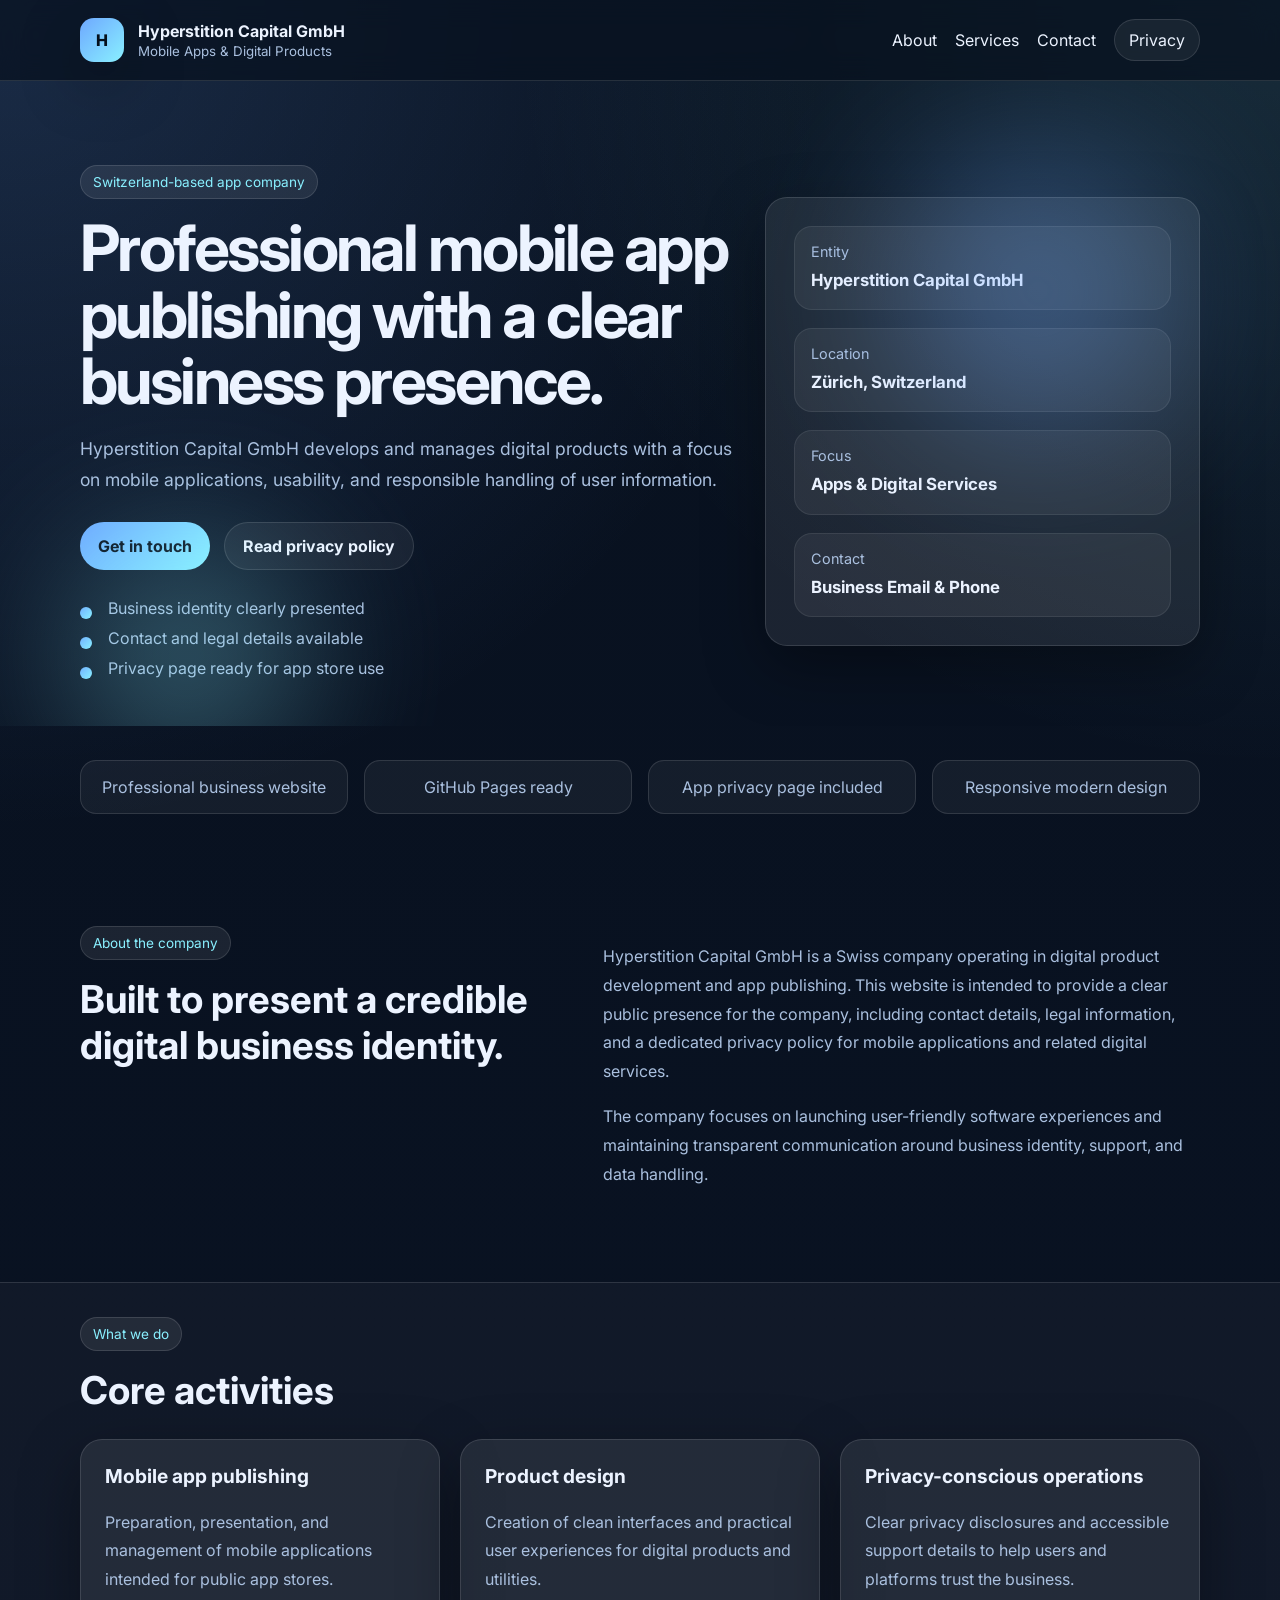
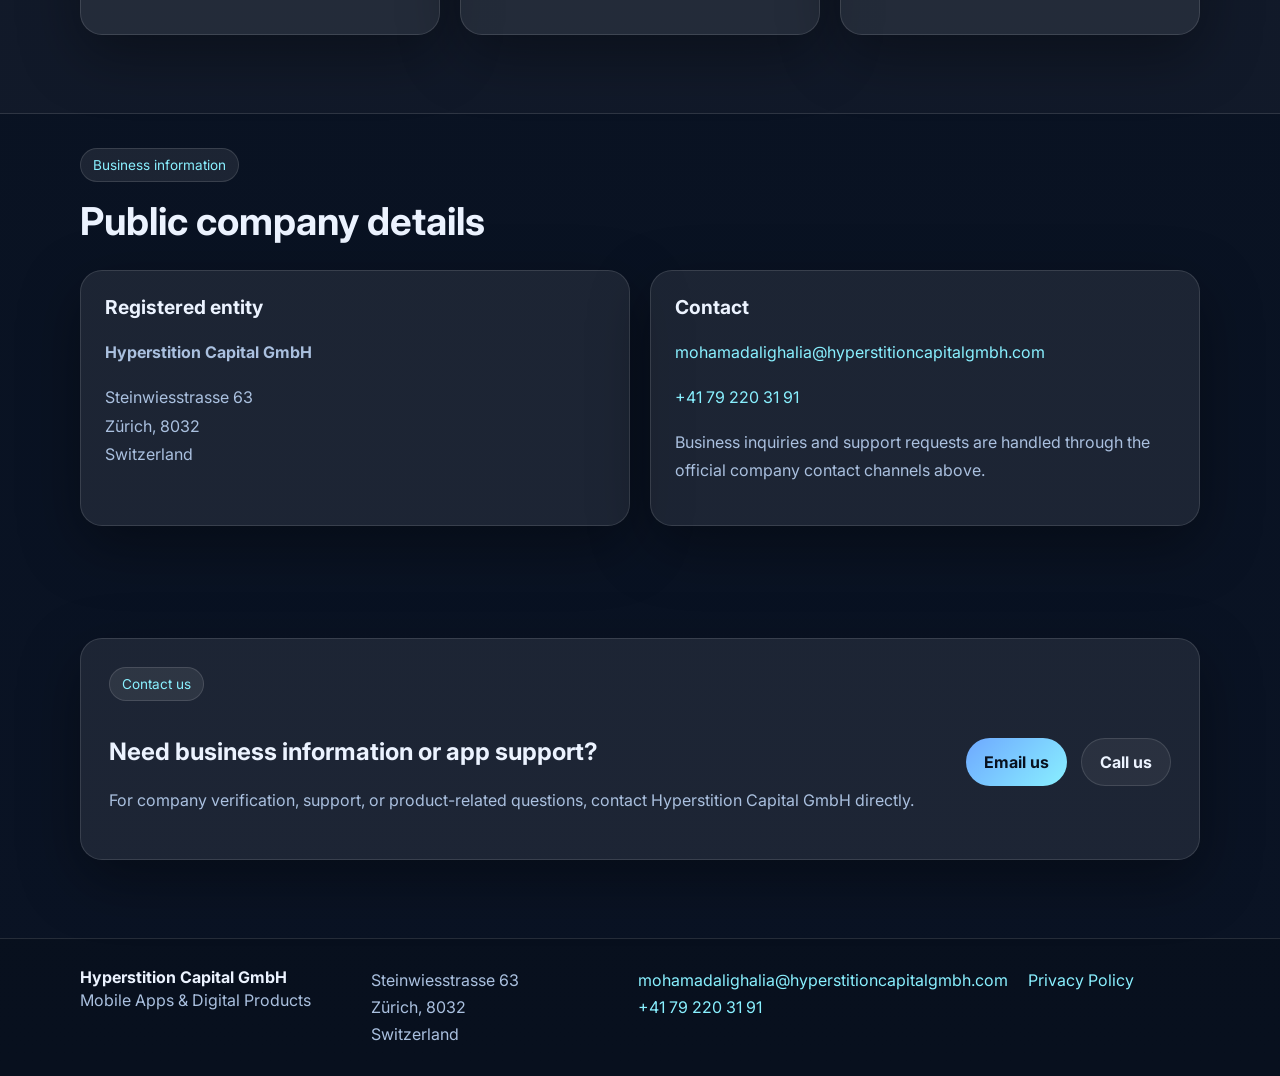
==== index.html @ c819b150 "Add files via upload" ====
<!DOCTYPE html>
<html lang="en">
<head>
  <meta charset="UTF-8" />
  <meta name="viewport" content="width=device-width, initial-scale=1.0" />
  <title>Hyperstition Capital GmbH | Mobile App Company</title>
  <meta name="description" content="Hyperstition Capital GmbH is a Switzerland-based digital company focused on mobile app publishing, product design, and privacy-conscious software experiences." />
  <link rel="preconnect" href="https://fonts.googleapis.com">
  <link rel="preconnect" href="https://fonts.gstatic.com" crossorigin>
  <link href="https://fonts.googleapis.com/css2?family=Inter:wght@400;500;600;700;800&display=swap" rel="stylesheet">
  <link rel="stylesheet" href="styles.css" />
</head>
<body>
  <header class="site-header">
    <div class="container nav-wrap">
      <a href="index.html" class="brand">
        <span class="brand-mark">H</span>
        <span>
          <strong>Hyperstition Capital GmbH</strong>
          <small>Mobile Apps & Digital Products</small>
        </span>
      </a>
      <nav class="nav">
        <a href="#about">About</a>
        <a href="#services">Services</a>
        <a href="#contact">Contact</a>
        <a href="privacy.html" class="nav-button">Privacy</a>
      </nav>
    </div>
  </header>

  <main>
    <section class="hero">
      <div class="container hero-grid">
        <div>
          <span class="eyebrow">Switzerland-based app company</span>
          <h1>Professional mobile app publishing with a clear business presence.</h1>
          <p class="lead">
            Hyperstition Capital GmbH develops and manages digital products with a focus on mobile applications,
            usability, and responsible handling of user information.
          </p>
          <div class="hero-actions">
            <a href="#contact" class="button primary">Get in touch</a>
            <a href="privacy.html" class="button secondary">Read privacy policy</a>
          </div>
          <ul class="hero-points">
            <li>Business identity clearly presented</li>
            <li>Contact and legal details available</li>
            <li>Privacy page ready for app store use</li>
          </ul>
        </div>
        <div class="card hero-card">
          <div class="stat-grid">
            <div>
              <span>Entity</span>
              <strong>Hyperstition Capital GmbH</strong>
            </div>
            <div>
              <span>Location</span>
              <strong>Zürich, Switzerland</strong>
            </div>
            <div>
              <span>Focus</span>
              <strong>Apps & Digital Services</strong>
            </div>
            <div>
              <span>Contact</span>
              <strong>Business Email & Phone</strong>
            </div>
          </div>
        </div>
      </div>
      <div class="hero-glow hero-glow-one"></div>
      <div class="hero-glow hero-glow-two"></div>
    </section>

    <section class="section">
      <div class="container logos-strip">
        <span>Professional business website</span>
        <span>GitHub Pages ready</span>
        <span>App privacy page included</span>
        <span>Responsive modern design</span>
      </div>
    </section>

    <section class="section" id="about">
      <div class="container two-col">
        <div>
          <span class="section-label">About the company</span>
          <h2>Built to present a credible digital business identity.</h2>
        </div>
        <div>
          <p>
            Hyperstition Capital GmbH is a Swiss company operating in digital product development and app publishing.
            This website is intended to provide a clear public presence for the company, including contact details,
            legal information, and a dedicated privacy policy for mobile applications and related digital services.
          </p>
          <p>
            The company focuses on launching user-friendly software experiences and maintaining transparent communication
            around business identity, support, and data handling.
          </p>
        </div>
      </div>
    </section>

    <section class="section alt" id="services">
      <div class="container">
        <div class="section-heading">
          <span class="section-label">What we do</span>
          <h2>Core activities</h2>
        </div>
        <div class="cards three">
          <article class="card service-card">
            <h3>Mobile app publishing</h3>
            <p>Preparation, presentation, and management of mobile applications intended for public app stores.</p>
          </article>
          <article class="card service-card">
            <h3>Product design</h3>
            <p>Creation of clean interfaces and practical user experiences for digital products and utilities.</p>
          </article>
          <article class="card service-card">
            <h3>Privacy-conscious operations</h3>
            <p>Clear privacy disclosures and accessible support details to help users and platforms trust the business.</p>
          </article>
        </div>
      </div>
    </section>

    <section class="section">
      <div class="container">
        <div class="section-heading">
          <span class="section-label">Business information</span>
          <h2>Public company details</h2>
        </div>
        <div class="cards two">
          <article class="card info-card">
            <h3>Registered entity</h3>
            <p><strong>Hyperstition Capital GmbH</strong></p>
            <p>Steinwiesstrasse 63<br>Zürich, 8032<br>Switzerland</p>
          </article>
          <article class="card info-card">
            <h3>Contact</h3>
            <p><a href="mailto:mohamadalighalia@hyperstitioncapitalgmbh.com">mohamadalighalia@hyperstitioncapitalgmbh.com</a></p>
            <p><a href="tel:+41792203191">+41 79 220 31 91</a></p>
            <p>Business inquiries and support requests are handled through the official company contact channels above.</p>
          </article>
        </div>
      </div>
    </section>

    <section class="section cta-section" id="contact">
      <div class="container cta-box">
        <div>
          <span class="section-label">Contact us</span>
          <h2>Need business information or app support?</h2>
          <p>For company verification, support, or product-related questions, contact Hyperstition Capital GmbH directly.</p>
        </div>
        <div class="cta-actions">
          <a class="button primary" href="mailto:mohamadalighalia@hyperstitioncapitalgmbh.com">Email us</a>
          <a class="button secondary" href="tel:+41792203191">Call us</a>
        </div>
      </div>
    </section>
  </main>

  <footer class="site-footer">
    <div class="container footer-grid">
      <div>
        <strong>Hyperstition Capital GmbH</strong>
        <p>Mobile Apps & Digital Products</p>
      </div>
      <div>
        <p>Steinwiesstrasse 63<br>Zürich, 8032<br>Switzerland</p>
      </div>
      <div>
        <p><a href="mailto:mohamadalighalia@hyperstitioncapitalgmbh.com">mohamadalighalia@hyperstitioncapitalgmbh.com</a><br>
        <a href="tel:+41792203191">+41 79 220 31 91</a></p>
      </div>
      <div>
        <p><a href="privacy.html">Privacy Policy</a></p>
      </div>
    </div>
  </footer>
</body>
</html>
---- styles.css ----
:root {
  --bg: #08111f;
  --bg-soft: #0e1a2e;
  --surface: rgba(255, 255, 255, 0.08);
  --surface-strong: rgba(255, 255, 255, 0.12);
  --text: #ecf3ff;
  --muted: #aac0df;
  --line: rgba(255, 255, 255, 0.12);
  --accent: #6ea8ff;
  --accent-2: #89f0ff;
  --shadow: 0 20px 60px rgba(0, 0, 0, 0.35);
  --radius: 22px;
}

* { box-sizing: border-box; }
html { scroll-behavior: smooth; }
body {
  margin: 0;
  font-family: 'Inter', system-ui, -apple-system, BlinkMacSystemFont, 'Segoe UI', sans-serif;
  color: var(--text);
  background:
    radial-gradient(circle at top left, rgba(110,168,255,0.18), transparent 28%),
    radial-gradient(circle at top right, rgba(137,240,255,0.12), transparent 26%),
    linear-gradient(180deg, #08111f 0%, #0a1324 100%);
}

a { color: var(--accent-2); text-decoration: none; }
a:hover { opacity: 0.92; }

.container {
  width: min(1120px, calc(100% - 32px));
  margin: 0 auto;
}

.site-header {
  position: sticky;
  top: 0;
  z-index: 20;
  backdrop-filter: blur(14px);
  background: rgba(8, 17, 31, 0.72);
  border-bottom: 1px solid var(--line);
}

.nav-wrap {
  display: flex;
  align-items: center;
  justify-content: space-between;
  padding: 18px 0;
  gap: 20px;
}

.brand {
  display: inline-flex;
  align-items: center;
  gap: 14px;
  color: var(--text);
}
.brand strong { display: block; font-size: 1rem; }
.brand small { display: block; color: var(--muted); margin-top: 2px; }
.brand-mark {
  width: 44px;
  height: 44px;
  display: grid;
  place-items: center;
  border-radius: 14px;
  background: linear-gradient(135deg, var(--accent), var(--accent-2));
  color: #05101c;
  font-weight: 800;
  box-shadow: var(--shadow);
}

.nav {
  display: flex;
  align-items: center;
  gap: 18px;
  flex-wrap: wrap;
}
.nav a { color: var(--text); }
.nav-button {
  padding: 10px 14px;
  border: 1px solid var(--line);
  border-radius: 999px;
  background: rgba(255,255,255,0.06);
}

.hero {
  position: relative;
  overflow: hidden;
  padding: 84px 0 48px;
}
.hero-grid {
  display: grid;
  grid-template-columns: 1.2fr 0.8fr;
  gap: 32px;
  align-items: center;
}
.eyebrow,
.section-label {
  display: inline-block;
  padding: 8px 12px;
  border-radius: 999px;
  background: rgba(255,255,255,0.08);
  border: 1px solid var(--line);
  color: var(--accent-2);
  font-size: 0.85rem;
  margin-bottom: 16px;
}
.hero h1,
.policy-main h1 {
  font-size: clamp(2.4rem, 5vw, 4.6rem);
  line-height: 1.04;
  margin: 0 0 18px;
  letter-spacing: -0.04em;
}
.lead {
  font-size: 1.1rem;
  line-height: 1.8;
  color: var(--muted);
  max-width: 760px;
}
.hero-actions,
.cta-actions {
  display: flex;
  gap: 14px;
  flex-wrap: wrap;
  margin-top: 26px;
}
.button {
  display: inline-flex;
  align-items: center;
  justify-content: center;
  min-height: 48px;
  padding: 0 18px;
  border-radius: 999px;
  font-weight: 700;
  transition: transform 0.18s ease, opacity 0.18s ease, border-color 0.18s ease;
}
.button:hover { transform: translateY(-1px); }
.button.primary {
  background: linear-gradient(135deg, var(--accent), var(--accent-2));
  color: #08111f;
}
.button.secondary {
  border: 1px solid var(--line);
  background: rgba(255,255,255,0.06);
  color: var(--text);
}

.hero-points {
  list-style: none;
  padding: 0;
  margin: 28px 0 0;
  display: grid;
  gap: 10px;
}
.hero-points li {
  position: relative;
  padding-left: 28px;
  color: var(--muted);
}
.hero-points li::before {
  content: "";
  position: absolute;
  left: 0;
  top: 9px;
  width: 12px;
  height: 12px;
  border-radius: 50%;
  background: linear-gradient(135deg, var(--accent), var(--accent-2));
}

.card,
.policy-card,
.cta-box {
  background: var(--surface);
  border: 1px solid var(--line);
  border-radius: var(--radius);
  box-shadow: var(--shadow);
}
.hero-card { padding: 28px; }
.stat-grid {
  display: grid;
  gap: 18px;
}
.stat-grid div {
  padding: 16px;
  border-radius: 18px;
  background: rgba(255,255,255,0.06);
  border: 1px solid rgba(255,255,255,0.08);
}
.stat-grid span {
  display: block;
  color: var(--muted);
  font-size: 0.9rem;
  margin-bottom: 8px;
}
.stat-grid strong {
  font-size: 1.05rem;
  line-height: 1.5;
}

.hero-glow {
  position: absolute;
  border-radius: 999px;
  filter: blur(80px);
  opacity: 0.35;
  pointer-events: none;
}
.hero-glow-one {
  width: 280px; height: 280px;
  background: var(--accent);
  right: 8%; top: 70px;
}
.hero-glow-two {
  width: 220px; height: 220px;
  background: var(--accent-2);
  left: 6%; bottom: -40px;
}

.section { padding: 34px 0 78px; }
.section.alt { background: rgba(255,255,255,0.03); border-top: 1px solid var(--line); border-bottom: 1px solid var(--line); }
.section-heading { margin-bottom: 26px; }
.section-heading h2,
.two-col h2 { font-size: clamp(1.8rem, 3vw, 3rem); margin: 0; }
.two-col {
  display: grid;
  grid-template-columns: 0.9fr 1.1fr;
  gap: 34px;
  align-items: start;
}
.two-col p,
.policy-card p,
.policy-card li,
.info-card p,
.service-card p,
.cta-box p { color: var(--muted); line-height: 1.8; }

.logos-strip {
  display: grid;
  grid-template-columns: repeat(4, 1fr);
  gap: 16px;
}
.logos-strip span {
  display: block;
  text-align: center;
  padding: 16px;
  border-radius: 16px;
  background: rgba(255,255,255,0.05);
  border: 1px solid var(--line);
  color: var(--muted);
}

.cards {
  display: grid;
  gap: 20px;
}
.cards.three { grid-template-columns: repeat(3, 1fr); }
.cards.two { grid-template-columns: repeat(2, 1fr); }
.service-card,
.info-card { padding: 24px; }
.service-card h3,
.info-card h3,
.policy-card h2 { margin-top: 0; font-size: 1.2rem; }

.cta-box {
  display: flex;
  justify-content: space-between;
  align-items: center;
  gap: 22px;
  padding: 28px;
}

.policy-main { padding-top: 28px; }
.narrow { width: min(860px, calc(100% - 32px)); }
.policy-card {
  padding: 24px;
  margin-top: 20px;
}
.policy-card ul { margin: 0; padding-left: 20px; }

.site-footer {
  border-top: 1px solid var(--line);
  background: rgba(0,0,0,0.18);
}
.footer-grid {
  display: grid;
  grid-template-columns: 1.1fr 1fr 1fr 0.7fr;
  gap: 20px;
  padding: 28px 0;
}
.footer-grid p {
  margin: 0;
  color: var(--muted);
  line-height: 1.7;
}

@media (max-width: 920px) {
  .hero-grid,
  .two-col,
  .cards.three,
  .cards.two,
  .footer-grid,
  .logos-strip,
  .cta-box {
    grid-template-columns: 1fr;
    display: grid;
  }

  .cta-box { padding: 24px; }
}

@media (max-width: 720px) {
  .nav-wrap { align-items: flex-start; flex-direction: column; }
  .nav { width: 100%; }
  .hero { padding-top: 54px; }
  .hero h1, .policy-main h1 { font-size: 2.3rem; }
  .lead { font-size: 1rem; }
}
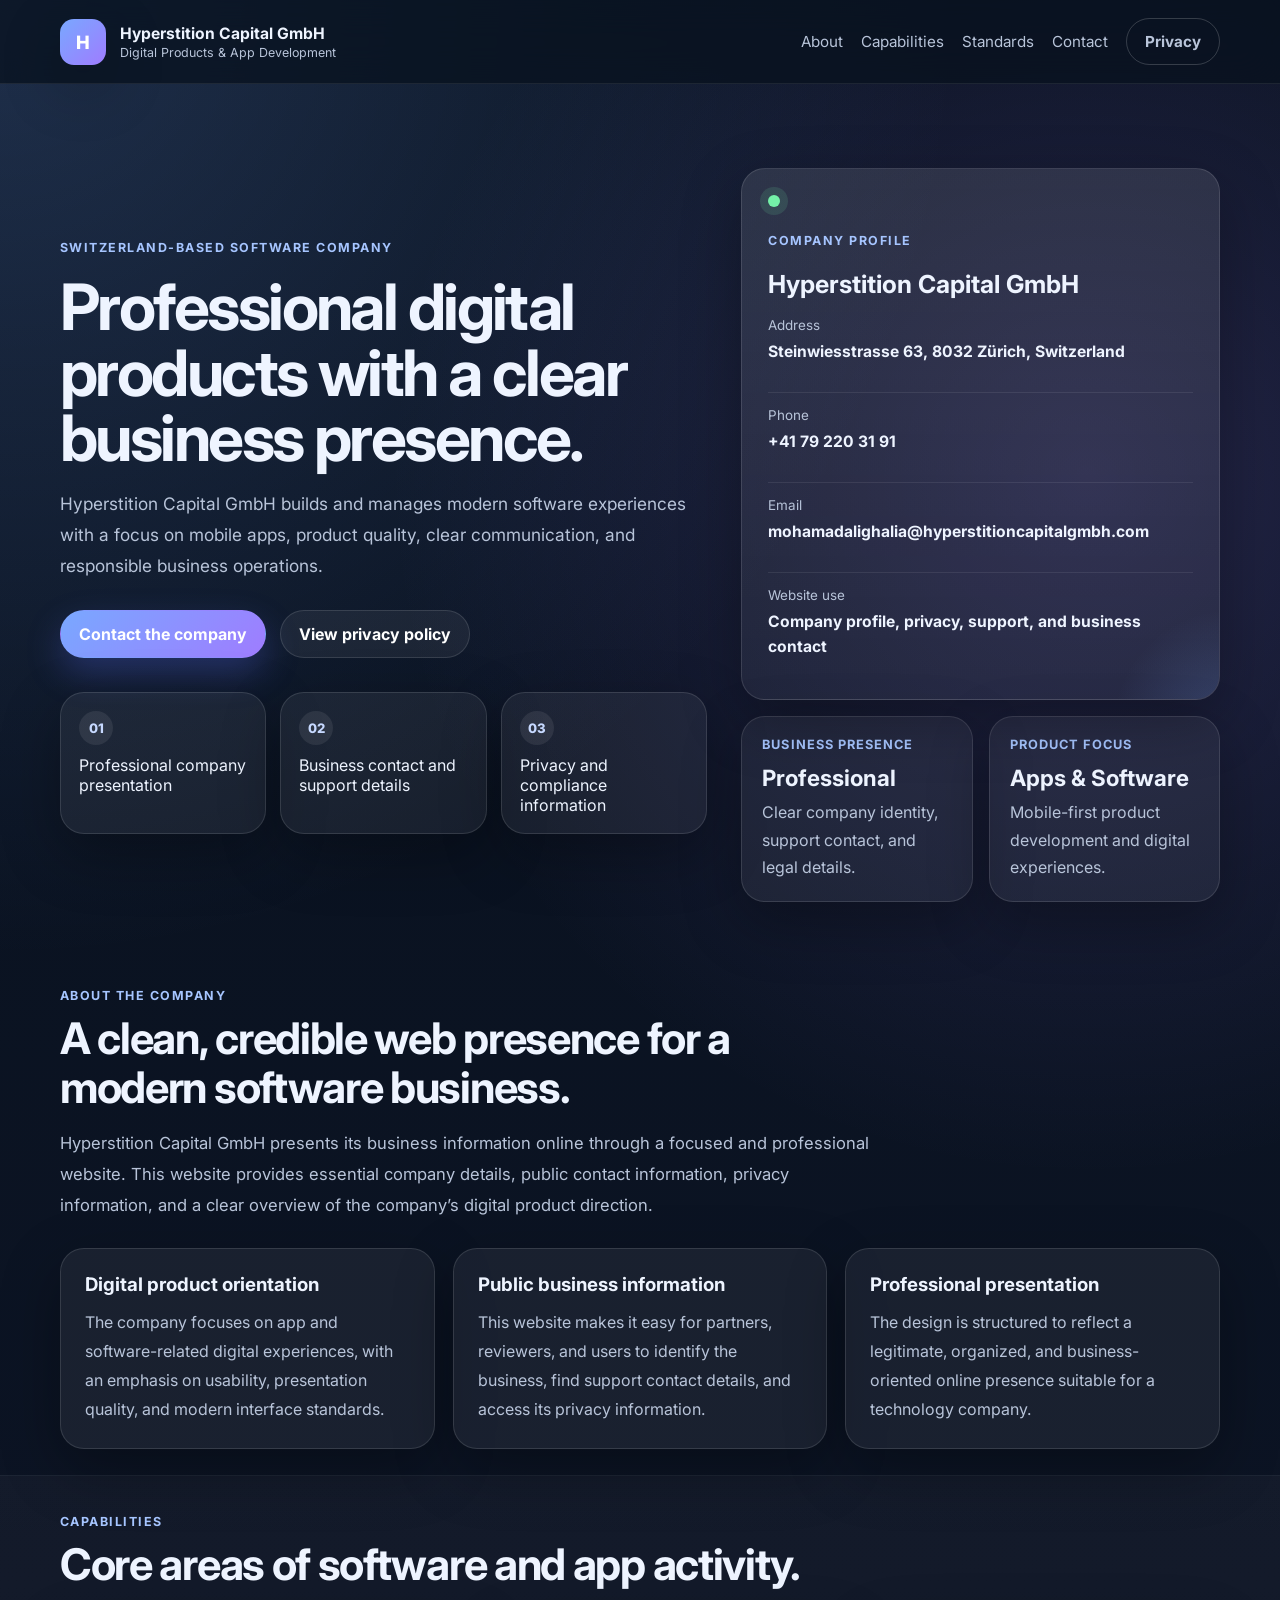
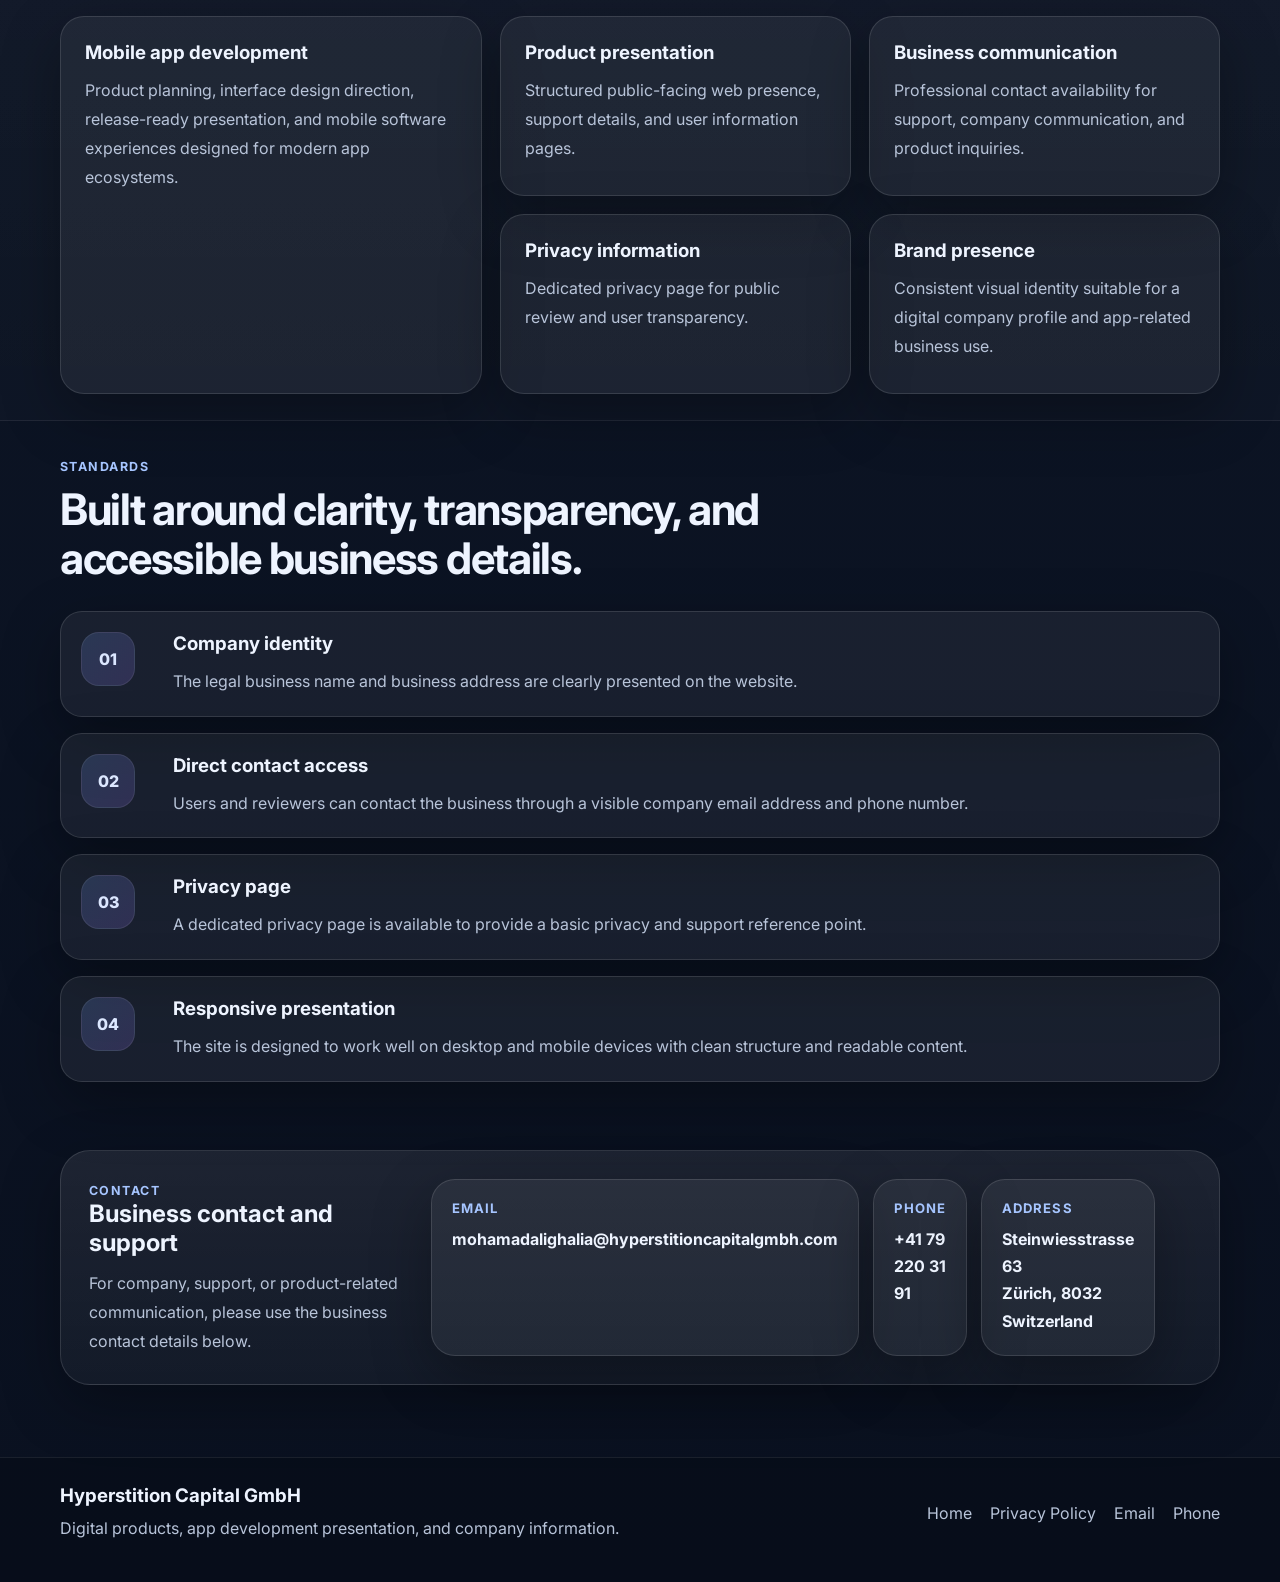
==== commit 25dc0fe6: "Add files via upload" ====
--- a/index.html
+++ b/index.html
@@ -3,183 +3,248 @@
 <head>
   <meta charset="UTF-8" />
   <meta name="viewport" content="width=device-width, initial-scale=1.0" />
-  <title>Hyperstition Capital GmbH | Mobile App Company</title>
-  <meta name="description" content="Hyperstition Capital GmbH is a Switzerland-based digital company focused on mobile app publishing, product design, and privacy-conscious software experiences." />
+  <title>Hyperstition Capital GmbH | Digital Products & App Development</title>
+  <meta name="description" content="Hyperstition Capital GmbH is a Switzerland-based digital product company focused on app development, software experiences, and modern product design." />
   <link rel="preconnect" href="https://fonts.googleapis.com">
   <link rel="preconnect" href="https://fonts.gstatic.com" crossorigin>
   <link href="https://fonts.googleapis.com/css2?family=Inter:wght@400;500;600;700;800&display=swap" rel="stylesheet">
   <link rel="stylesheet" href="styles.css" />
 </head>
 <body>
-  <header class="site-header">
-    <div class="container nav-wrap">
-      <a href="index.html" class="brand">
-        <span class="brand-mark">H</span>
-        <span>
-          <strong>Hyperstition Capital GmbH</strong>
-          <small>Mobile Apps & Digital Products</small>
-        </span>
-      </a>
-      <nav class="nav">
-        <a href="#about">About</a>
-        <a href="#services">Services</a>
-        <a href="#contact">Contact</a>
-        <a href="privacy.html" class="nav-button">Privacy</a>
-      </nav>
-    </div>
-  </header>
-
-  <main>
-    <section class="hero">
-      <div class="container hero-grid">
+  <div class="site-shell">
+    <header class="topbar">
+      <div class="container nav">
+        <a href="index.html" class="brand">
+          <span class="brand-mark">H</span>
+          <span class="brand-text">
+            <strong>Hyperstition Capital GmbH</strong>
+            <small>Digital Products & App Development</small>
+          </span>
+        </a>
+        <nav class="nav-links">
+          <a href="#about">About</a>
+          <a href="#capabilities">Capabilities</a>
+          <a href="#standards">Standards</a>
+          <a href="#contact">Contact</a>
+          <a href="privacy.html" class="button button-outline">Privacy</a>
+        </nav>
+      </div>
+    </header>
+
+    <main>
+      <section class="hero">
+        <div class="container hero-grid">
+          <div class="hero-copy">
+            <div class="eyebrow">Switzerland-based software company</div>
+            <h1>Professional digital products with a clear business presence.</h1>
+            <p class="lead">
+              Hyperstition Capital GmbH builds and manages modern software experiences with a focus on mobile apps,
+              product quality, clear communication, and responsible business operations.
+            </p>
+            <div class="hero-actions">
+              <a href="#contact" class="button">Contact the company</a>
+              <a href="privacy.html" class="button button-secondary">View privacy policy</a>
+            </div>
+
+            <div class="trust-row">
+              <div class="trust-item">
+                <span class="trust-number">01</span>
+                <span>Professional company presentation</span>
+              </div>
+              <div class="trust-item">
+                <span class="trust-number">02</span>
+                <span>Business contact and support details</span>
+              </div>
+              <div class="trust-item">
+                <span class="trust-number">03</span>
+                <span>Privacy and compliance information</span>
+              </div>
+            </div>
+          </div>
+
+          <div class="hero-panel">
+            <div class="glass-card card-highlight">
+              <div class="status-dot"></div>
+              <p class="mini-label">Company profile</p>
+              <h3>Hyperstition Capital GmbH</h3>
+              <ul class="info-list">
+                <li><span>Address</span><strong>Steinwiesstrasse 63, 8032 Zürich, Switzerland</strong></li>
+                <li><span>Phone</span><strong><a href="tel:+41792203191">+41 79 220 31 91</a></strong></li>
+                <li><span>Email</span><strong><a href="mailto:mohamadalighalia@hyperstitioncapitalgmbh.com">mohamadalighalia@hyperstitioncapitalgmbh.com</a></strong></li>
+                <li><span>Website use</span><strong>Company profile, privacy, support, and business contact</strong></li>
+              </ul>
+            </div>
+
+            <div class="metric-grid">
+              <div class="metric-card">
+                <span class="metric-title">Business Presence</span>
+                <strong>Professional</strong>
+                <p>Clear company identity, support contact, and legal details.</p>
+              </div>
+              <div class="metric-card">
+                <span class="metric-title">Product Focus</span>
+                <strong>Apps & Software</strong>
+                <p>Mobile-first product development and digital experiences.</p>
+              </div>
+            </div>
+          </div>
+        </div>
+      </section>
+
+      <section class="section" id="about">
+        <div class="container">
+          <div class="section-heading">
+            <span class="section-kicker">About the company</span>
+            <h2>A clean, credible web presence for a modern software business.</h2>
+            <p>
+              Hyperstition Capital GmbH presents its business information online through a focused and professional website.
+              This website provides essential company details, public contact information, privacy information, and a clear
+              overview of the company’s digital product direction.
+            </p>
+          </div>
+
+          <div class="grid-3">
+            <article class="feature-card">
+              <h3>Digital product orientation</h3>
+              <p>
+                The company focuses on app and software-related digital experiences, with an emphasis on usability,
+                presentation quality, and modern interface standards.
+              </p>
+            </article>
+            <article class="feature-card">
+              <h3>Public business information</h3>
+              <p>
+                This website makes it easy for partners, reviewers, and users to identify the business, find support contact
+                details, and access its privacy information.
+              </p>
+            </article>
+            <article class="feature-card">
+              <h3>Professional presentation</h3>
+              <p>
+                The design is structured to reflect a legitimate, organized, and business-oriented online presence suitable
+                for a technology company.
+              </p>
+            </article>
+          </div>
+        </div>
+      </section>
+
+      <section class="section section-alt" id="capabilities">
+        <div class="container">
+          <div class="section-heading">
+            <span class="section-kicker">Capabilities</span>
+            <h2>Core areas of software and app activity.</h2>
+          </div>
+
+          <div class="capability-layout">
+            <div class="capability-card large">
+              <h3>Mobile app development</h3>
+              <p>
+                Product planning, interface design direction, release-ready presentation, and mobile software experiences
+                designed for modern app ecosystems.
+              </p>
+            </div>
+            <div class="capability-card">
+              <h3>Product presentation</h3>
+              <p>Structured public-facing web presence, support details, and user information pages.</p>
+            </div>
+            <div class="capability-card">
+              <h3>Business communication</h3>
+              <p>Professional contact availability for support, company communication, and product inquiries.</p>
+            </div>
+            <div class="capability-card">
+              <h3>Privacy information</h3>
+              <p>Dedicated privacy page for public review and user transparency.</p>
+            </div>
+            <div class="capability-card">
+              <h3>Brand presence</h3>
+              <p>Consistent visual identity suitable for a digital company profile and app-related business use.</p>
+            </div>
+          </div>
+        </div>
+      </section>
+
+      <section class="section" id="standards">
+        <div class="container">
+          <div class="section-heading">
+            <span class="section-kicker">Standards</span>
+            <h2>Built around clarity, transparency, and accessible business details.</h2>
+          </div>
+
+          <div class="timeline">
+            <div class="timeline-item">
+              <span class="timeline-step">01</span>
+              <div>
+                <h3>Company identity</h3>
+                <p>The legal business name and business address are clearly presented on the website.</p>
+              </div>
+            </div>
+            <div class="timeline-item">
+              <span class="timeline-step">02</span>
+              <div>
+                <h3>Direct contact access</h3>
+                <p>Users and reviewers can contact the business through a visible company email address and phone number.</p>
+              </div>
+            </div>
+            <div class="timeline-item">
+              <span class="timeline-step">03</span>
+              <div>
+                <h3>Privacy page</h3>
+                <p>A dedicated privacy page is available to provide a basic privacy and support reference point.</p>
+              </div>
+            </div>
+            <div class="timeline-item">
+              <span class="timeline-step">04</span>
+              <div>
+                <h3>Responsive presentation</h3>
+                <p>The site is designed to work well on desktop and mobile devices with clean structure and readable content.</p>
+              </div>
+            </div>
+          </div>
+        </div>
+      </section>
+
+      <section class="section cta-section" id="contact">
+        <div class="container cta-card">
+          <div>
+            <span class="section-kicker">Contact</span>
+            <h2>Business contact and support</h2>
+            <p>
+              For company, support, or product-related communication, please use the business contact details below.
+            </p>
+          </div>
+          <div class="contact-grid">
+            <a class="contact-box" href="mailto:mohamadalighalia@hyperstitioncapitalgmbh.com">
+              <span>Email</span>
+              <strong>mohamadalighalia@hyperstitioncapitalgmbh.com</strong>
+            </a>
+            <a class="contact-box" href="tel:+41792203191">
+              <span>Phone</span>
+              <strong>+41 79 220 31 91</strong>
+            </a>
+            <div class="contact-box">
+              <span>Address</span>
+              <strong>Steinwiesstrasse 63<br>Zürich, 8032<br>Switzerland</strong>
+            </div>
+          </div>
+        </div>
+      </section>
+    </main>
+
+    <footer class="footer">
+      <div class="container footer-grid">
         <div>
-          <span class="eyebrow">Switzerland-based app company</span>
-          <h1>Professional mobile app publishing with a clear business presence.</h1>
-          <p class="lead">
-            Hyperstition Capital GmbH develops and manages digital products with a focus on mobile applications,
-            usability, and responsible handling of user information.
-          </p>
-          <div class="hero-actions">
-            <a href="#contact" class="button primary">Get in touch</a>
-            <a href="privacy.html" class="button secondary">Read privacy policy</a>
-          </div>
-          <ul class="hero-points">
-            <li>Business identity clearly presented</li>
-            <li>Contact and legal details available</li>
-            <li>Privacy page ready for app store use</li>
-          </ul>
-        </div>
-        <div class="card hero-card">
-          <div class="stat-grid">
-            <div>
-              <span>Entity</span>
-              <strong>Hyperstition Capital GmbH</strong>
-            </div>
-            <div>
-              <span>Location</span>
-              <strong>Zürich, Switzerland</strong>
-            </div>
-            <div>
-              <span>Focus</span>
-              <strong>Apps & Digital Services</strong>
-            </div>
-            <div>
-              <span>Contact</span>
-              <strong>Business Email & Phone</strong>
-            </div>
-          </div>
+          <h3>Hyperstition Capital GmbH</h3>
+          <p>Digital products, app development presentation, and company information.</p>
+        </div>
+        <div class="footer-links">
+          <a href="index.html">Home</a>
+          <a href="privacy.html">Privacy Policy</a>
+          <a href="mailto:mohamadalighalia@hyperstitioncapitalgmbh.com">Email</a>
+          <a href="tel:+41792203191">Phone</a>
         </div>
       </div>
-      <div class="hero-glow hero-glow-one"></div>
-      <div class="hero-glow hero-glow-two"></div>
-    </section>
-
-    <section class="section">
-      <div class="container logos-strip">
-        <span>Professional business website</span>
-        <span>GitHub Pages ready</span>
-        <span>App privacy page included</span>
-        <span>Responsive modern design</span>
-      </div>
-    </section>
-
-    <section class="section" id="about">
-      <div class="container two-col">
-        <div>
-          <span class="section-label">About the company</span>
-          <h2>Built to present a credible digital business identity.</h2>
-        </div>
-        <div>
-          <p>
-            Hyperstition Capital GmbH is a Swiss company operating in digital product development and app publishing.
-            This website is intended to provide a clear public presence for the company, including contact details,
-            legal information, and a dedicated privacy policy for mobile applications and related digital services.
-          </p>
-          <p>
-            The company focuses on launching user-friendly software experiences and maintaining transparent communication
-            around business identity, support, and data handling.
-          </p>
-        </div>
-      </div>
-    </section>
-
-    <section class="section alt" id="services">
-      <div class="container">
-        <div class="section-heading">
-          <span class="section-label">What we do</span>
-          <h2>Core activities</h2>
-        </div>
-        <div class="cards three">
-          <article class="card service-card">
-            <h3>Mobile app publishing</h3>
-            <p>Preparation, presentation, and management of mobile applications intended for public app stores.</p>
-          </article>
-          <article class="card service-card">
-            <h3>Product design</h3>
-            <p>Creation of clean interfaces and practical user experiences for digital products and utilities.</p>
-          </article>
-          <article class="card service-card">
-            <h3>Privacy-conscious operations</h3>
-            <p>Clear privacy disclosures and accessible support details to help users and platforms trust the business.</p>
-          </article>
-        </div>
-      </div>
-    </section>
-
-    <section class="section">
-      <div class="container">
-        <div class="section-heading">
-          <span class="section-label">Business information</span>
-          <h2>Public company details</h2>
-        </div>
-        <div class="cards two">
-          <article class="card info-card">
-            <h3>Registered entity</h3>
-            <p><strong>Hyperstition Capital GmbH</strong></p>
-            <p>Steinwiesstrasse 63<br>Zürich, 8032<br>Switzerland</p>
-          </article>
-          <article class="card info-card">
-            <h3>Contact</h3>
-            <p><a href="mailto:mohamadalighalia@hyperstitioncapitalgmbh.com">mohamadalighalia@hyperstitioncapitalgmbh.com</a></p>
-            <p><a href="tel:+41792203191">+41 79 220 31 91</a></p>
-            <p>Business inquiries and support requests are handled through the official company contact channels above.</p>
-          </article>
-        </div>
-      </div>
-    </section>
-
-    <section class="section cta-section" id="contact">
-      <div class="container cta-box">
-        <div>
-          <span class="section-label">Contact us</span>
-          <h2>Need business information or app support?</h2>
-          <p>For company verification, support, or product-related questions, contact Hyperstition Capital GmbH directly.</p>
-        </div>
-        <div class="cta-actions">
-          <a class="button primary" href="mailto:mohamadalighalia@hyperstitioncapitalgmbh.com">Email us</a>
-          <a class="button secondary" href="tel:+41792203191">Call us</a>
-        </div>
-      </div>
-    </section>
-  </main>
-
-  <footer class="site-footer">
-    <div class="container footer-grid">
-      <div>
-        <strong>Hyperstition Capital GmbH</strong>
-        <p>Mobile Apps & Digital Products</p>
-      </div>
-      <div>
-        <p>Steinwiesstrasse 63<br>Zürich, 8032<br>Switzerland</p>
-      </div>
-      <div>
-        <p><a href="mailto:mohamadalighalia@hyperstitioncapitalgmbh.com">mohamadalighalia@hyperstitioncapitalgmbh.com</a><br>
-        <a href="tel:+41792203191">+41 79 220 31 91</a></p>
-      </div>
-      <div>
-        <p><a href="privacy.html">Privacy Policy</a></p>
-      </div>
-    </div>
-  </footer>
+    </footer>
+  </div>
 </body>
 </html>
--- a/styles.css
+++ b/styles.css
@@ -1,318 +1,259 @@
-:root {
-  --bg: #08111f;
-  --bg-soft: #0e1a2e;
-  --surface: rgba(255, 255, 255, 0.08);
-  --surface-strong: rgba(255, 255, 255, 0.12);
-  --text: #ecf3ff;
-  --muted: #aac0df;
-  --line: rgba(255, 255, 255, 0.12);
-  --accent: #6ea8ff;
-  --accent-2: #89f0ff;
-  --shadow: 0 20px 60px rgba(0, 0, 0, 0.35);
-  --radius: 22px;
-}
-
-* { box-sizing: border-box; }
-html { scroll-behavior: smooth; }
-body {
-  margin: 0;
-  font-family: 'Inter', system-ui, -apple-system, BlinkMacSystemFont, 'Segoe UI', sans-serif;
-  color: var(--text);
+
+:root{
+  --bg:#09111f;
+  --bg-soft:#0f1b31;
+  --panel:rgba(255,255,255,0.06);
+  --panel-strong:rgba(255,255,255,0.09);
+  --text:#eef4ff;
+  --muted:#b8c4d9;
+  --line:rgba(255,255,255,0.12);
+  --accent:#79a8ff;
+  --accent-2:#9f7cff;
+  --shadow:0 20px 60px rgba(0,0,0,0.30);
+  --radius:24px;
+}
+*{box-sizing:border-box}
+html{scroll-behavior:smooth}
+body{
+  margin:0;
+  font-family:'Inter',system-ui,-apple-system,BlinkMacSystemFont,'Segoe UI',sans-serif;
+  color:var(--text);
   background:
-    radial-gradient(circle at top left, rgba(110,168,255,0.18), transparent 28%),
-    radial-gradient(circle at top right, rgba(137,240,255,0.12), transparent 26%),
-    linear-gradient(180deg, #08111f 0%, #0a1324 100%);
-}
-
-a { color: var(--accent-2); text-decoration: none; }
-a:hover { opacity: 0.92; }
-
-.container {
-  width: min(1120px, calc(100% - 32px));
-  margin: 0 auto;
-}
-
-.site-header {
-  position: sticky;
-  top: 0;
-  z-index: 20;
-  backdrop-filter: blur(14px);
-  background: rgba(8, 17, 31, 0.72);
-  border-bottom: 1px solid var(--line);
-}
-
-.nav-wrap {
-  display: flex;
-  align-items: center;
-  justify-content: space-between;
-  padding: 18px 0;
-  gap: 20px;
-}
-
-.brand {
-  display: inline-flex;
-  align-items: center;
-  gap: 14px;
-  color: var(--text);
-}
-.brand strong { display: block; font-size: 1rem; }
-.brand small { display: block; color: var(--muted); margin-top: 2px; }
-.brand-mark {
-  width: 44px;
-  height: 44px;
-  display: grid;
-  place-items: center;
-  border-radius: 14px;
-  background: linear-gradient(135deg, var(--accent), var(--accent-2));
-  color: #05101c;
-  font-weight: 800;
-  box-shadow: var(--shadow);
-}
-
-.nav {
-  display: flex;
-  align-items: center;
-  gap: 18px;
-  flex-wrap: wrap;
-}
-.nav a { color: var(--text); }
-.nav-button {
-  padding: 10px 14px;
-  border: 1px solid var(--line);
-  border-radius: 999px;
-  background: rgba(255,255,255,0.06);
-}
-
-.hero {
-  position: relative;
-  overflow: hidden;
-  padding: 84px 0 48px;
-}
-.hero-grid {
-  display: grid;
-  grid-template-columns: 1.2fr 0.8fr;
-  gap: 32px;
-  align-items: center;
-}
-.eyebrow,
-.section-label {
-  display: inline-block;
-  padding: 8px 12px;
-  border-radius: 999px;
-  background: rgba(255,255,255,0.08);
-  border: 1px solid var(--line);
-  color: var(--accent-2);
-  font-size: 0.85rem;
-  margin-bottom: 16px;
-}
-.hero h1,
-.policy-main h1 {
-  font-size: clamp(2.4rem, 5vw, 4.6rem);
-  line-height: 1.04;
-  margin: 0 0 18px;
-  letter-spacing: -0.04em;
-}
-.lead {
-  font-size: 1.1rem;
-  line-height: 1.8;
-  color: var(--muted);
-  max-width: 760px;
-}
-.hero-actions,
-.cta-actions {
-  display: flex;
-  gap: 14px;
-  flex-wrap: wrap;
-  margin-top: 26px;
-}
-.button {
-  display: inline-flex;
-  align-items: center;
-  justify-content: center;
-  min-height: 48px;
-  padding: 0 18px;
-  border-radius: 999px;
-  font-weight: 700;
-  transition: transform 0.18s ease, opacity 0.18s ease, border-color 0.18s ease;
-}
-.button:hover { transform: translateY(-1px); }
-.button.primary {
-  background: linear-gradient(135deg, var(--accent), var(--accent-2));
-  color: #08111f;
-}
-.button.secondary {
-  border: 1px solid var(--line);
-  background: rgba(255,255,255,0.06);
-  color: var(--text);
-}
-
-.hero-points {
-  list-style: none;
-  padding: 0;
-  margin: 28px 0 0;
-  display: grid;
-  gap: 10px;
-}
-.hero-points li {
-  position: relative;
-  padding-left: 28px;
-  color: var(--muted);
-}
-.hero-points li::before {
-  content: "";
-  position: absolute;
-  left: 0;
-  top: 9px;
-  width: 12px;
-  height: 12px;
-  border-radius: 50%;
-  background: linear-gradient(135deg, var(--accent), var(--accent-2));
-}
-
-.card,
-.policy-card,
-.cta-box {
-  background: var(--surface);
-  border: 1px solid var(--line);
-  border-radius: var(--radius);
-  box-shadow: var(--shadow);
-}
-.hero-card { padding: 28px; }
-.stat-grid {
-  display: grid;
-  gap: 18px;
-}
-.stat-grid div {
-  padding: 16px;
-  border-radius: 18px;
-  background: rgba(255,255,255,0.06);
-  border: 1px solid rgba(255,255,255,0.08);
-}
-.stat-grid span {
-  display: block;
-  color: var(--muted);
-  font-size: 0.9rem;
-  margin-bottom: 8px;
-}
-.stat-grid strong {
-  font-size: 1.05rem;
-  line-height: 1.5;
-}
-
-.hero-glow {
-  position: absolute;
-  border-radius: 999px;
-  filter: blur(80px);
-  opacity: 0.35;
-  pointer-events: none;
-}
-.hero-glow-one {
-  width: 280px; height: 280px;
-  background: var(--accent);
-  right: 8%; top: 70px;
-}
-.hero-glow-two {
-  width: 220px; height: 220px;
-  background: var(--accent-2);
-  left: 6%; bottom: -40px;
-}
-
-.section { padding: 34px 0 78px; }
-.section.alt { background: rgba(255,255,255,0.03); border-top: 1px solid var(--line); border-bottom: 1px solid var(--line); }
-.section-heading { margin-bottom: 26px; }
-.section-heading h2,
-.two-col h2 { font-size: clamp(1.8rem, 3vw, 3rem); margin: 0; }
-.two-col {
-  display: grid;
-  grid-template-columns: 0.9fr 1.1fr;
-  gap: 34px;
-  align-items: start;
-}
-.two-col p,
-.policy-card p,
-.policy-card li,
-.info-card p,
-.service-card p,
-.cta-box p { color: var(--muted); line-height: 1.8; }
-
-.logos-strip {
-  display: grid;
-  grid-template-columns: repeat(4, 1fr);
-  gap: 16px;
-}
-.logos-strip span {
-  display: block;
-  text-align: center;
-  padding: 16px;
-  border-radius: 16px;
-  background: rgba(255,255,255,0.05);
-  border: 1px solid var(--line);
-  color: var(--muted);
-}
-
-.cards {
-  display: grid;
-  gap: 20px;
-}
-.cards.three { grid-template-columns: repeat(3, 1fr); }
-.cards.two { grid-template-columns: repeat(2, 1fr); }
-.service-card,
-.info-card { padding: 24px; }
-.service-card h3,
-.info-card h3,
-.policy-card h2 { margin-top: 0; font-size: 1.2rem; }
-
-.cta-box {
-  display: flex;
-  justify-content: space-between;
-  align-items: center;
-  gap: 22px;
-  padding: 28px;
-}
-
-.policy-main { padding-top: 28px; }
-.narrow { width: min(860px, calc(100% - 32px)); }
-.policy-card {
-  padding: 24px;
-  margin-top: 20px;
-}
-.policy-card ul { margin: 0; padding-left: 20px; }
-
-.site-footer {
-  border-top: 1px solid var(--line);
-  background: rgba(0,0,0,0.18);
-}
-.footer-grid {
-  display: grid;
-  grid-template-columns: 1.1fr 1fr 1fr 0.7fr;
-  gap: 20px;
-  padding: 28px 0;
-}
-.footer-grid p {
-  margin: 0;
-  color: var(--muted);
-  line-height: 1.7;
-}
-
-@media (max-width: 920px) {
-  .hero-grid,
-  .two-col,
-  .cards.three,
-  .cards.two,
-  .footer-grid,
-  .logos-strip,
-  .cta-box {
-    grid-template-columns: 1fr;
-    display: grid;
+    radial-gradient(circle at top left, rgba(121,168,255,0.20), transparent 28%),
+    radial-gradient(circle at 85% 15%, rgba(159,124,255,0.18), transparent 24%),
+    linear-gradient(180deg,#08111e 0%, #0c1424 50%, #0a1120 100%);
+  min-height:100vh;
+}
+a{color:inherit;text-decoration:none}
+.container{width:min(1160px, calc(100% - 40px));margin:0 auto}
+.narrow{width:min(860px, calc(100% - 40px))}
+.topbar{
+  position:sticky;top:0;z-index:20;
+  backdrop-filter:blur(18px);
+  background:rgba(8,17,30,0.72);
+  border-bottom:1px solid rgba(255,255,255,0.08);
+}
+.nav{
+  display:flex;align-items:center;justify-content:space-between;
+  padding:18px 0;
+  gap:20px;
+}
+.brand{display:flex;align-items:center;gap:14px}
+.brand-mark{
+  width:46px;height:46px;border-radius:14px;
+  display:grid;place-items:center;
+  background:linear-gradient(135deg,var(--accent),var(--accent-2));
+  color:white;font-weight:800;font-size:1.15rem;
+  box-shadow:var(--shadow);
+}
+.brand-text{display:flex;flex-direction:column;gap:2px}
+.brand-text strong{font-size:0.98rem}
+.brand-text small{color:var(--muted);font-size:0.78rem}
+.nav-links{display:flex;align-items:center;gap:18px;flex-wrap:wrap}
+.nav-links a{color:var(--muted);font-size:0.95rem}
+.nav-links a:hover{color:var(--text)}
+
+.button{
+  display:inline-flex;align-items:center;justify-content:center;
+  gap:8px;
+  padding:13px 18px;border-radius:999px;
+  background:linear-gradient(135deg,var(--accent),var(--accent-2));
+  color:white;font-weight:700;border:1px solid transparent;
+  box-shadow:0 15px 35px rgba(92,112,255,0.28);
+}
+.button:hover{transform:translateY(-1px)}
+.button-secondary{
+  background:rgba(255,255,255,0.06);
+  border:1px solid rgba(255,255,255,0.12);
+  box-shadow:none;
+}
+.button-outline{
+  background:transparent;
+  border:1px solid rgba(255,255,255,0.18);
+  box-shadow:none;
+}
+
+.hero{padding:84px 0 48px}
+.hero-grid{
+  display:grid;grid-template-columns:1.15fr 0.85fr;gap:34px;align-items:center;
+}
+.eyebrow,.section-kicker,.mini-label{
+  display:inline-block;
+  font-size:0.78rem;font-weight:700;letter-spacing:0.12em;text-transform:uppercase;
+  color:#a6c5ff;
+}
+.hero h1{
+  font-size:clamp(2.7rem,5vw,4.6rem);
+  line-height:1.02;
+  margin:18px 0 18px;
+  letter-spacing:-0.04em;
+}
+.lead{
+  color:var(--muted);
+  font-size:1.08rem;
+  line-height:1.8;
+  max-width:720px;
+}
+.hero-actions{
+  display:flex;gap:14px;flex-wrap:wrap;
+  margin:28px 0 34px;
+}
+.trust-row{
+  display:grid;grid-template-columns:repeat(3,1fr);gap:14px;
+}
+.trust-item,.metric-card,.feature-card,.capability-card,.contact-box,.policy-card,.glass-card{
+  border:1px solid var(--line);
+  background:var(--panel);
+  border-radius:var(--radius);
+  box-shadow:var(--shadow);
+}
+.trust-item{
+  padding:18px;
+  display:flex;flex-direction:column;gap:10px;
+}
+.trust-number{
+  width:34px;height:34px;border-radius:50%;
+  display:grid;place-items:center;
+  background:rgba(255,255,255,0.08);
+  font-size:0.82rem;font-weight:800;color:#c7d9ff;
+}
+.hero-panel{display:flex;flex-direction:column;gap:16px}
+.glass-card{
+  padding:26px;
+  background:linear-gradient(180deg, rgba(255,255,255,0.10), rgba(255,255,255,0.05));
+}
+.card-highlight{position:relative;overflow:hidden}
+.card-highlight::after{
+  content:"";
+  position:absolute;inset:auto -30% -30% auto;
+  width:260px;height:260px;border-radius:50%;
+  background:radial-gradient(circle, rgba(121,168,255,0.22), transparent 65%);
+}
+.status-dot{
+  width:12px;height:12px;border-radius:50%;
+  background:#74f1a8;box-shadow:0 0 0 8px rgba(116,241,168,0.12);
+  margin-bottom:14px;
+}
+.glass-card h3{margin:8px 0 18px;font-size:1.55rem}
+.info-list{list-style:none;padding:0;margin:0;display:grid;gap:14px}
+.info-list li{
+  display:grid;gap:6px;
+  padding:14px 0;border-top:1px solid rgba(255,255,255,0.08);
+}
+.info-list li:first-child{border-top:none;padding-top:0}
+.info-list span{color:var(--muted);font-size:0.84rem}
+.info-list strong{font-size:0.98rem;line-height:1.6}
+.metric-grid{display:grid;grid-template-columns:repeat(2,1fr);gap:16px}
+.metric-card{padding:20px}
+.metric-title{display:block;color:#a6c5ff;font-size:0.8rem;font-weight:700;text-transform:uppercase;letter-spacing:0.08em}
+.metric-card strong{display:block;font-size:1.4rem;margin:12px 0 8px}
+.metric-card p{margin:0;color:var(--muted);line-height:1.7}
+
+.section{padding:34px 0 26px}
+.section-alt{
+  background:linear-gradient(180deg, rgba(255,255,255,0.03), rgba(255,255,255,0.01));
+  border-top:1px solid rgba(255,255,255,0.06);
+  border-bottom:1px solid rgba(255,255,255,0.06);
+}
+.section-heading{max-width:820px;margin-bottom:28px}
+.section-heading h2{
+  margin:10px 0 14px;
+  font-size:clamp(2rem,3.4vw,3rem);
+  line-height:1.12;
+  letter-spacing:-0.03em;
+}
+.section-heading p{color:var(--muted);line-height:1.85;font-size:1.04rem}
+
+.grid-3{display:grid;grid-template-columns:repeat(3,1fr);gap:18px}
+.feature-card{padding:24px}
+.feature-card h3,.capability-card h3,.timeline-item h3,.cta-card h2{margin:0 0 12px}
+.feature-card p,.capability-card p,.timeline-item p,.cta-card p,.policy-card p{margin:0;color:var(--muted);line-height:1.8}
+
+.capability-layout{
+  display:grid;grid-template-columns:1.2fr 1fr 1fr;gap:18px;
+}
+.capability-card{padding:24px;min-height:180px}
+.capability-card.large{grid-row:span 2;min-height:378px}
+
+.timeline{display:grid;gap:16px}
+.timeline-item{
+  display:grid;grid-template-columns:74px 1fr;gap:18px;
+  align-items:flex-start;
+  border:1px solid var(--line);
+  background:var(--panel);
+  border-radius:22px;
+  padding:20px;
+  box-shadow:var(--shadow);
+}
+.timeline-step{
+  width:54px;height:54px;border-radius:18px;
+  display:grid;place-items:center;
+  background:linear-gradient(135deg, rgba(121,168,255,0.18), rgba(159,124,255,0.18));
+  border:1px solid rgba(255,255,255,0.08);
+  font-weight:800;color:#dce7ff;
+}
+
+.cta-section{padding:42px 0 72px}
+.cta-card{
+  display:grid;grid-template-columns:0.9fr 1.1fr;gap:20px;
+  padding:28px;
+  border:1px solid var(--line);
+  background:linear-gradient(180deg, rgba(255,255,255,0.08), rgba(255,255,255,0.04));
+  border-radius:30px;
+  box-shadow:var(--shadow);
+}
+.contact-grid{display:grid;grid-template-columns:repeat(3,1fr);gap:14px}
+.contact-box{padding:20px}
+.contact-box span{display:block;color:#a6c5ff;font-size:0.82rem;font-weight:700;text-transform:uppercase;letter-spacing:0.08em;margin-bottom:10px}
+.contact-box strong{line-height:1.7;font-size:1rem}
+
+.footer{
+  border-top:1px solid rgba(255,255,255,0.08);
+  background:rgba(5,10,20,0.5);
+}
+.footer-grid{
+  display:grid;grid-template-columns:1fr auto;gap:20px;
+  padding:26px 0 40px;
+}
+.footer h3{margin:0 0 8px}
+.footer p{margin:0;color:var(--muted);line-height:1.7}
+.footer-links{display:flex;align-items:center;gap:18px;flex-wrap:wrap}
+.footer-links a{color:var(--muted)}
+.footer-links a:hover{color:var(--text)}
+
+.policy-page{padding:64px 0 80px}
+.policy-hero{margin-bottom:24px}
+.policy-hero h1{
+  margin:10px 0 14px;
+  font-size:clamp(2.2rem,4vw,3.4rem);
+  letter-spacing:-0.03em;
+}
+.policy-hero p{color:var(--muted);line-height:1.8}
+.policy-card{padding:30px}
+.policy-card h2{
+  margin:0 0 10px;
+  padding-top:18px;
+  border-top:1px solid rgba(255,255,255,0.08);
+  font-size:1.18rem;
+}
+.policy-card h2:first-child{padding-top:0;border-top:none}
+.policy-footer-note{margin-top:26px}
+
+@media (max-width: 1024px){
+  .hero-grid,.cta-card,.capability-layout,.grid-3,.contact-grid,.trust-row,.footer-grid{
+    grid-template-columns:1fr;
   }
-
-  .cta-box { padding: 24px; }
-}
-
-@media (max-width: 720px) {
-  .nav-wrap { align-items: flex-start; flex-direction: column; }
-  .nav { width: 100%; }
-  .hero { padding-top: 54px; }
-  .hero h1, .policy-main h1 { font-size: 2.3rem; }
-  .lead { font-size: 1rem; }
-}
+  .capability-card.large{grid-row:auto;min-height:220px}
+}
+@media (max-width: 760px){
+  .nav{align-items:flex-start;flex-direction:column}
+  .nav-links{width:100%}
+  .hero{padding-top:50px}
+  .hero h1{font-size:2.5rem}
+  .lead{font-size:1rem}
+  .button{width:100%}
+  .hero-actions{flex-direction:column}
+  .timeline-item{grid-template-columns:1fr}
+  .container,.narrow{width:min(100% - 24px, 1160px)}
+  .glass-card,.feature-card,.capability-card,.metric-card,.contact-box,.policy-card{border-radius:20px}
+}
